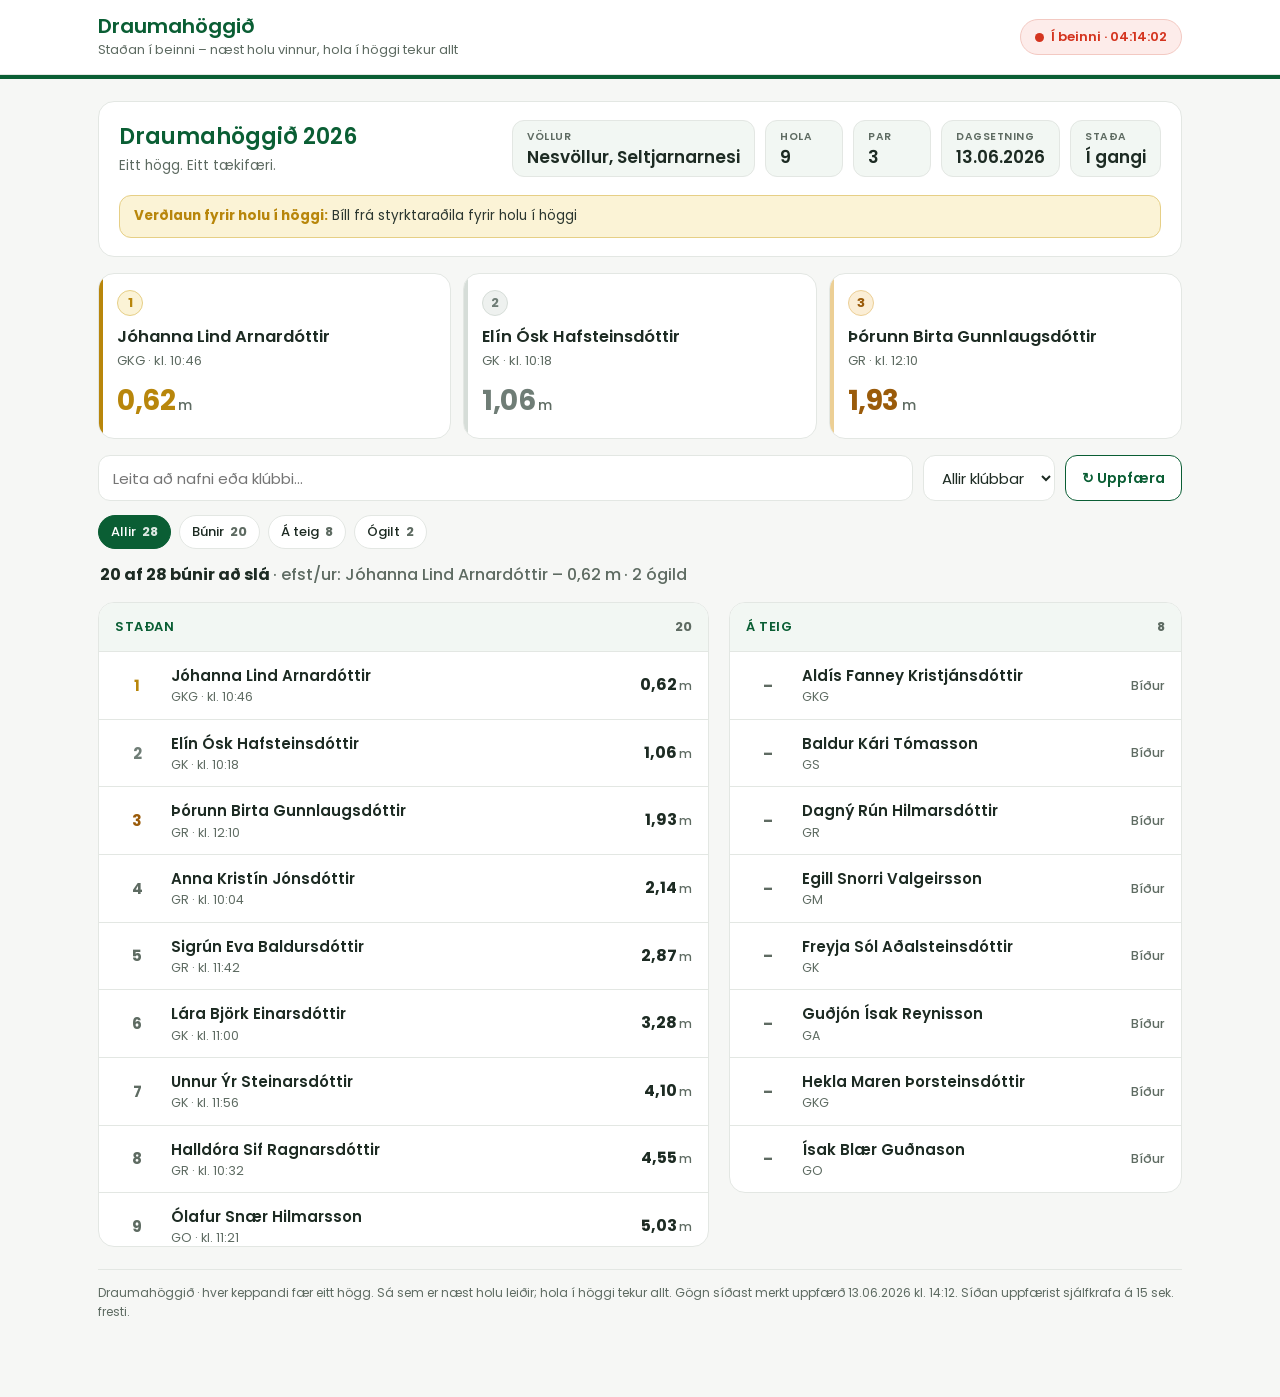
==== index.html @ 3c417235 "Draumahöggið 2026: lifandi stigatafla Kyrrstæð síða í þema Einherjaklúbbsins (Poppins, #0a5e34, gull" ====
<!DOCTYPE html>
<html lang="is">
<head>
<meta charset="utf-8">
<meta name="viewport" content="width=device-width, initial-scale=1">
<title>Draumahöggið 2026 – Staðan í beinni</title>
<meta name="description" content="Bein staða í Draumahögginu 2026 – eitt högg, eitt tækifæri á holu í höggi.">
<link rel="icon" href="data:image/svg+xml,%3Csvg xmlns='http://www.w3.org/2000/svg' viewBox='0 0 32 32'%3E%3Crect width='32' height='32' rx='7' fill='%230a5e34'/%3E%3Cpath d='M12 6v20' stroke='%23fff' stroke-width='2.4' stroke-linecap='round'/%3E%3Cpath d='M13 7h11l-4 4 4 4H13z' fill='%23b8860b'/%3E%3C/svg%3E">
<link rel="preconnect" href="https://fonts.googleapis.com">
<link rel="preconnect" href="https://fonts.gstatic.com" crossorigin>
<link href="https://fonts.googleapis.com/css2?family=Poppins:wght@400;500;600;700&display=swap" rel="stylesheet">
<link rel="stylesheet" href="assets/style.css">
</head>
<body>

<div class="topbar"><div class="inner">
  <img class="logo" id="logo" alt="" onerror="this.style.display='none'">
  <div>
    <div class="ttl">Draumahöggið</div>
    <div class="sub">Staðan í beinni – næst holu vinnur, hola í höggi tekur allt</div>
  </div>
  <span class="livepill" id="livepill" title="Uppfærist sjálfkrafa"><span class="dot"></span><span id="livetext">Í beinni</span></span>
</div></div>
<div class="accent"></div>

<div class="wrap">
  <p class="err" id="err" hidden></p>

  <section class="hole" id="hole"></section>

  <section id="hiobox"></section>

  <section class="podium" id="podium"></section>

  <div class="controls">
    <input id="q" type="search" placeholder="Leita að nafni eða klúbbi…" autocomplete="off">
    <select id="klubbur"><option value="">Allir klúbbar</option></select>
    <button class="pfbtn" id="refresh" type="button">↻ Uppfæra</button>
  </div>
  <div class="cfilter" id="cfilter"></div>

  <p class="count" id="count">Hleð gögnum…</p>

  <div class="layout">
    <div class="panel">
      <h2>Staðan<span class="n" id="nres"></span></h2>
      <div class="scroll" id="list"></div>
    </div>
    <div class="panel wait">
      <h2>Á teig<span class="n" id="nwait"></span></h2>
      <div class="scroll" id="waitlist"></div>
    </div>
  </div>

  <p class="note" id="foot"></p>
</div>

<script src="config.js"></script>
<script src="assets/app.js"></script>
</body>
</html>
---- assets/style.css ----
:root{
  --brand:#0a5e34; --brand-dark:#08482a; --brand-tint:#e7f1ea; --brand-tint2:#f2f7f3;
  --gold:#b8860b; --gold-bg:#fbf3d6; --gold-bd:#e6cf86;
  --silver:#6f7d76; --silver-bg:#eef1ef; --silver-bd:#d6ddd8;
  --bronze:#9a5b0a; --bronze-bg:#fbeed6; --bronze-bd:#eccf95;
  --live:#d4341f; --live-bg:#fdecea; --live-bd:#f3c9c2;
  --font:'Poppins',-apple-system,BlinkMacSystemFont,"Segoe UI",Roboto,Arial,sans-serif;
  --ink:#1d2b23; --muted:#5e6b62; --line:#e3e7e3; --bg:#f6f7f5; --card:#fff;
}
*{box-sizing:border-box}
html{color-scheme:light}
body{margin:0;font-family:var(--font);background:var(--bg);color:var(--ink);line-height:1.55;font-size:15px;-webkit-font-smoothing:antialiased}

/* ---------- haus ---------- */
.topbar{background:var(--card);border-bottom:1px solid var(--line)}
.topbar .inner{max-width:1120px;margin:0 auto;padding:14px 18px;display:flex;align-items:center;gap:14px}
.topbar img.logo{height:46px;width:auto}
.topbar .ttl{font-weight:600;font-size:20px;color:var(--brand);line-height:1.25}
.topbar .sub{font-size:13px;color:var(--muted);margin-top:1px}
.accent{height:4px;background:var(--brand)}
.livepill{margin-left:auto;display:inline-flex;align-items:center;gap:7px;font-weight:600;font-size:13px;color:var(--live);
  background:var(--live-bg);border:1px solid var(--live-bd);border-radius:20px;padding:7px 14px;white-space:nowrap}
.livepill .dot{width:9px;height:9px;border-radius:50%;background:var(--live);animation:pulse 1.8s ease-in-out infinite}
.livepill.pause{color:var(--muted);background:var(--brand-tint2);border-color:var(--line)}
.livepill.pause .dot{background:var(--muted);animation:none}
@keyframes pulse{0%,100%{opacity:1;transform:scale(1)}50%{opacity:.35;transform:scale(.75)}}
@media (prefers-reduced-motion:reduce){.livepill .dot{animation:none}}

.wrap{max-width:1120px;margin:0 auto;padding:22px 18px 64px}

/* ---------- holuspjald ---------- */
.hole{background:var(--card);border:1px solid var(--line);border-radius:16px;padding:18px 20px;margin:0 0 16px;
  display:flex;flex-wrap:wrap;align-items:center;gap:18px 26px}
.hole h1{margin:0;font-size:22px;font-weight:600;color:var(--brand);flex:1;min-width:220px}
.hole h1 span{display:block;font-size:13.5px;font-weight:400;color:var(--muted);margin-top:2px}
.facts{display:flex;flex-wrap:wrap;gap:10px}
.fact{background:var(--brand-tint2);border:1px solid var(--line);border-radius:12px;padding:8px 14px;min-width:78px}
.fact .k{font-size:10.5px;font-weight:600;color:var(--muted);text-transform:uppercase;letter-spacing:.5px}
.fact .v{font-size:17px;font-weight:600;color:var(--ink);line-height:1.3}
.prize{width:100%;font-size:13.5px;color:#2b362f;background:var(--gold-bg);border:1px solid var(--gold-bd);
  border-radius:12px;padding:10px 14px}
.prize b{color:var(--gold)}

/* ---------- hola í höggi borði ---------- */
.hio{background:linear-gradient(120deg,#fbf3d6,#fff8e2 45%,#fbf3d6);border:1px solid var(--gold-bd);border-radius:16px;
  padding:20px 22px;margin:0 0 16px;box-shadow:0 6px 22px rgba(184,134,11,.14)}
.hio .kicker{font-size:12px;font-weight:700;letter-spacing:1.6px;text-transform:uppercase;color:var(--gold)}
.hio h2{margin:4px 0 2px;font-size:26px;font-weight:600;color:var(--brand-dark)}
.hio p{margin:0;font-size:14px;color:#6b5e3a}
.hio ul{margin:8px 0 0;padding-left:18px;font-size:14px;color:#6b5e3a}

/* ---------- verðlaunapallur ---------- */
.podium{display:grid;grid-template-columns:repeat(3,minmax(0,1fr));gap:12px;margin:0 0 16px}
@media(max-width:700px){.podium{grid-template-columns:1fr}}
.pod{background:var(--card);border:1px solid var(--line);border-radius:16px;padding:16px 18px;position:relative;overflow:hidden}
.pod:before{content:"";position:absolute;left:0;top:0;bottom:0;width:4px;background:var(--line)}
.pod .rk{display:inline-flex;align-items:center;justify-content:center;width:26px;height:26px;border-radius:50%;
  font-size:13px;font-weight:700;background:var(--brand-tint);color:var(--brand-dark);border:1px solid #cfe3d5}
.pod .nm{font-size:16.5px;font-weight:600;margin:8px 0 1px;overflow-wrap:anywhere}
.pod .cl{font-size:13px;color:var(--muted)}
.pod .ds{font-size:28px;font-weight:700;margin-top:8px;letter-spacing:-.5px}
.pod .ds small{font-size:14px;font-weight:500;color:var(--muted);margin-left:3px}
.pod.p1:before{background:var(--gold)} .pod.p1 .rk{background:var(--gold-bg);border-color:var(--gold-bd);color:var(--gold)} .pod.p1 .ds{color:var(--gold)}
.pod.p2:before{background:var(--silver-bd)} .pod.p2 .rk{background:var(--silver-bg);border-color:var(--silver-bd);color:var(--silver)} .pod.p2 .ds{color:var(--silver)}
.pod.p3:before{background:var(--bronze-bd)} .pod.p3 .rk{background:var(--bronze-bg);border-color:var(--bronze-bd);color:var(--bronze)} .pod.p3 .ds{color:var(--bronze)}

/* ---------- stjórnborð ---------- */
.controls{display:flex;gap:10px;flex-wrap:wrap;margin:0 0 14px}
.controls input,.controls select{height:46px;border:1px solid var(--line);border-radius:12px;padding:0 14px;font-size:15px;
  background:#fff;color:var(--ink);font-family:inherit}
.controls input:focus,.controls select:focus{outline:none;border-color:var(--brand);box-shadow:0 0 0 3px var(--brand-tint)}
#q{flex:1;min-width:220px}
.pfbtn{display:inline-flex;align-items:center;gap:7px;height:46px;padding:0 16px;border:1px solid var(--brand);border-radius:12px;
  background:#fff;color:var(--brand);font-size:14px;font-weight:600;cursor:pointer;font-family:inherit;transition:background .12s,color .12s}
.pfbtn:hover{background:var(--brand);color:#fff}
.cfilter{display:flex;flex-wrap:wrap;gap:8px;margin:0 0 14px}
.cbtn{display:inline-flex;align-items:center;gap:6px;height:34px;padding:0 12px;border:1px solid var(--line);border-radius:20px;
  background:#fff;color:var(--ink);font-size:13px;font-weight:500;cursor:pointer;font-family:inherit;transition:background .12s,border-color .12s}
.cbtn:hover{border-color:var(--brand)}
.cbtn .cn{color:var(--muted);font-weight:700}
.cbtn.on{background:var(--brand);border-color:var(--brand);color:#fff}
.cbtn.on .cn{color:#fff;opacity:.85}
.count{font-size:16px;font-weight:700;margin:0 0 14px;padding-left:2px}
.count em{font-style:normal;font-weight:500;color:var(--muted)}

/* ---------- töflur ---------- */
.layout{display:grid;grid-template-columns:minmax(0,1.35fr) minmax(0,1fr);gap:20px;align-items:start}
@media(max-width:900px){.layout{grid-template-columns:1fr}}
.panel{background:var(--card);border:1px solid var(--line);border-radius:16px;overflow:hidden}
.panel>h2{margin:0;padding:14px 16px;font-size:13px;font-weight:600;color:var(--brand);text-transform:uppercase;
  letter-spacing:.5px;border-bottom:1px solid var(--line);background:var(--brand-tint2);display:flex;gap:8px;align-items:center}
.panel>h2 .n{margin-left:auto;color:var(--muted);font-weight:700;letter-spacing:0;text-transform:none;font-size:13px}
.scroll{max-height:66vh;overflow-y:auto}
.row{display:grid;grid-template-columns:44px 1fr auto;gap:12px;padding:12px 16px;border-bottom:1px solid var(--line);align-items:center}
.row:last-child{border-bottom:0}
.row:hover{background:var(--brand-tint2)}
.row .rk{font-size:15px;font-weight:700;color:var(--muted);text-align:center}
.row.r1 .rk{color:var(--gold)} .row.r2 .rk{color:var(--silver)} .row.r3 .rk{color:var(--bronze)}
.row .n{font-size:15px;font-weight:600;overflow-wrap:anywhere}
.row .c{font-size:12.5px;color:var(--muted);display:flex;flex-wrap:wrap;gap:4px 8px;align-items:center}
.row .val{font-size:16px;font-weight:700;white-space:nowrap;text-align:right}
.row .val small{font-size:12px;font-weight:500;color:var(--muted);margin-left:2px}
.row.hio{background:var(--gold-bg)}
.row.hio .val{color:var(--gold)}
.row.hio:hover{background:#f8eec8}
.row.ogilt .val{color:var(--muted);font-size:13px;font-weight:600}
.row.ny{animation:flash 2.4s ease-out}
@keyframes flash{0%{background:var(--brand-tint)}100%{background:transparent}}
@media (prefers-reduced-motion:reduce){.row.ny{animation:none}}
.tag{font-size:10px;font-weight:700;border-radius:20px;padding:1px 7px;white-space:nowrap;text-transform:uppercase;letter-spacing:.3px}
.tag.t-hio{background:var(--gold-bg);color:var(--gold);border:1px solid var(--gold-bd)}
.tag.t-ogilt{background:var(--live-bg);color:var(--live);border:1px solid var(--live-bd)}
.tag.t-ny{background:var(--brand-tint);color:var(--brand-dark);border:1px solid #cfe3d5}
.wait .row{grid-template-columns:44px 1fr auto}
.wait .row .val{color:var(--muted);font-size:12.5px;font-weight:500}
.empty{color:var(--muted);font-size:14px;padding:26px;text-align:center}
.err{margin:0 0 14px;font-size:14px;color:#6b3a3a;background:var(--live-bg);border:1px solid var(--live-bd);
  border-radius:12px;padding:12px 14px}
.note{font-size:12px;color:var(--muted);margin-top:22px;border-top:1px solid var(--line);padding-top:14px}
.note a{color:var(--brand)}
a{color:var(--brand)}

/* ---------- skráningarsíða ---------- */
.form{background:var(--card);border:1px solid var(--line);border-radius:16px;padding:0;overflow:hidden;margin:0 0 16px}
.form table{width:100%;border-collapse:collapse;font-size:14px}
.form th{text-align:left;font-size:11px;font-weight:600;color:var(--muted);text-transform:uppercase;letter-spacing:.5px;
  padding:11px 14px;border-bottom:1px solid var(--line);background:var(--brand-tint2);position:sticky;top:0}
.form td{padding:8px 14px;border-bottom:1px solid var(--line);vertical-align:middle}
.form tr:last-child td{border-bottom:0}
.form input[type=text],.form input[type=number]{width:100%;height:38px;border:1px solid var(--line);border-radius:10px;
  padding:0 10px;font-family:inherit;font-size:14px;color:var(--ink);background:#fff}
.form input:focus{outline:none;border-color:var(--brand);box-shadow:0 0 0 3px var(--brand-tint)}
.form input[type=checkbox]{width:18px;height:18px;accent-color:var(--brand)}
.form td.num{width:52px;color:var(--muted);font-weight:600}
.form td.dist{width:120px} .form td.chk{width:64px;text-align:center} .form td.note{width:170px}
.actions{display:flex;gap:10px;flex-wrap:wrap;margin:0 0 16px}
.out{width:100%;min-height:220px;border:1px solid var(--line);border-radius:12px;padding:12px 14px;font-family:ui-monospace,SFMono-Regular,Menlo,monospace;
  font-size:12.5px;background:#fff;color:var(--ink);resize:vertical}
.hint{font-size:13px;color:var(--muted);margin:0 0 14px}
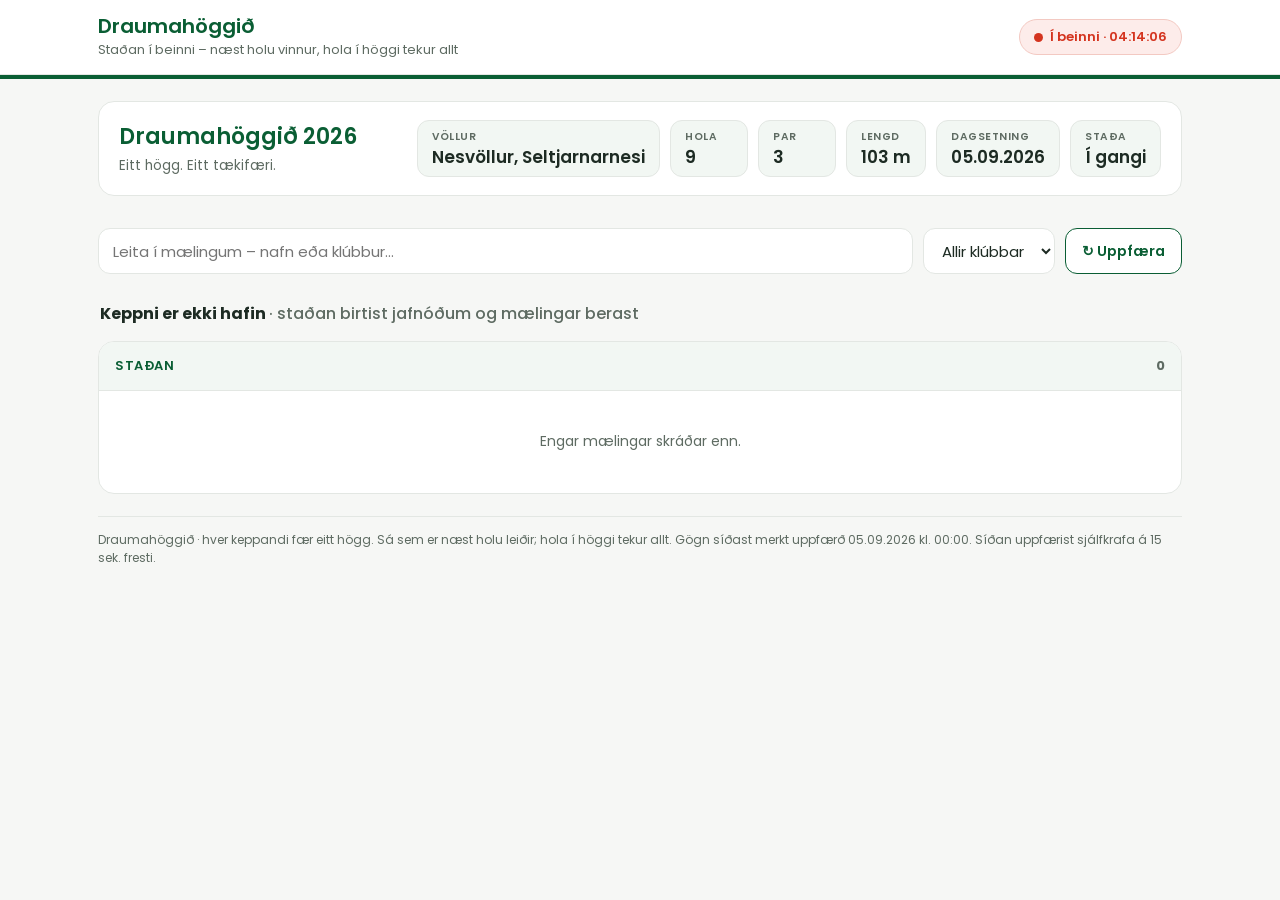
==== commit d955a74c: "Setja inn ráslista 2026 og fela hann á stigatöflunni - data/keppni.json: 247 keppendur úr Excel-rásl" ====
--- a/index.html
+++ b/index.html
@@ -33,7 +33,7 @@
   <section class="podium" id="podium"></section>
 
   <div class="controls">
-    <input id="q" type="search" placeholder="Leita að nafni eða klúbbi…" autocomplete="off">
+    <input id="q" type="search" placeholder="Leita í mælingum – nafn eða klúbbur…" autocomplete="off">
     <select id="klubbur"><option value="">Allir klúbbar</option></select>
     <button class="pfbtn" id="refresh" type="button">↻ Uppfæra</button>
   </div>
@@ -41,15 +41,9 @@
 
   <p class="count" id="count">Hleð gögnum…</p>
 
-  <div class="layout">
-    <div class="panel">
-      <h2>Staðan<span class="n" id="nres"></span></h2>
-      <div class="scroll" id="list"></div>
-    </div>
-    <div class="panel wait">
-      <h2>Á teig<span class="n" id="nwait"></span></h2>
-      <div class="scroll" id="waitlist"></div>
-    </div>
+  <div class="panel">
+    <h2>Staðan<span class="n" id="nres"></span></h2>
+    <div class="scroll" id="list"></div>
   </div>
 
   <p class="note" id="foot"></p>
--- a/assets/style.css
+++ b/assets/style.css
@@ -132,6 +132,9 @@
 .form input:focus{outline:none;border-color:var(--brand);box-shadow:0 0 0 3px var(--brand-tint)}
 .form input[type=checkbox]{width:18px;height:18px;accent-color:var(--brand)}
 .form td.num{width:52px;color:var(--muted);font-weight:600}
+.form button.del{width:30px;height:30px;border-radius:50%;border:1px solid var(--line);background:#fff;color:var(--muted);
+  font-size:13px;line-height:1;cursor:pointer;font-family:inherit;transition:background .12s,color .12s,border-color .12s}
+.form button.del:hover{background:var(--live-bg);border-color:var(--live-bd);color:var(--live)}
 .form td.dist{width:120px} .form td.chk{width:64px;text-align:center} .form td.note{width:170px}
 .actions{display:flex;gap:10px;flex-wrap:wrap;margin:0 0 16px}
 .out{width:100%;min-height:220px;border:1px solid var(--line);border-radius:12px;padding:12px 14px;font-family:ui-monospace,SFMono-Regular,Menlo,monospace;
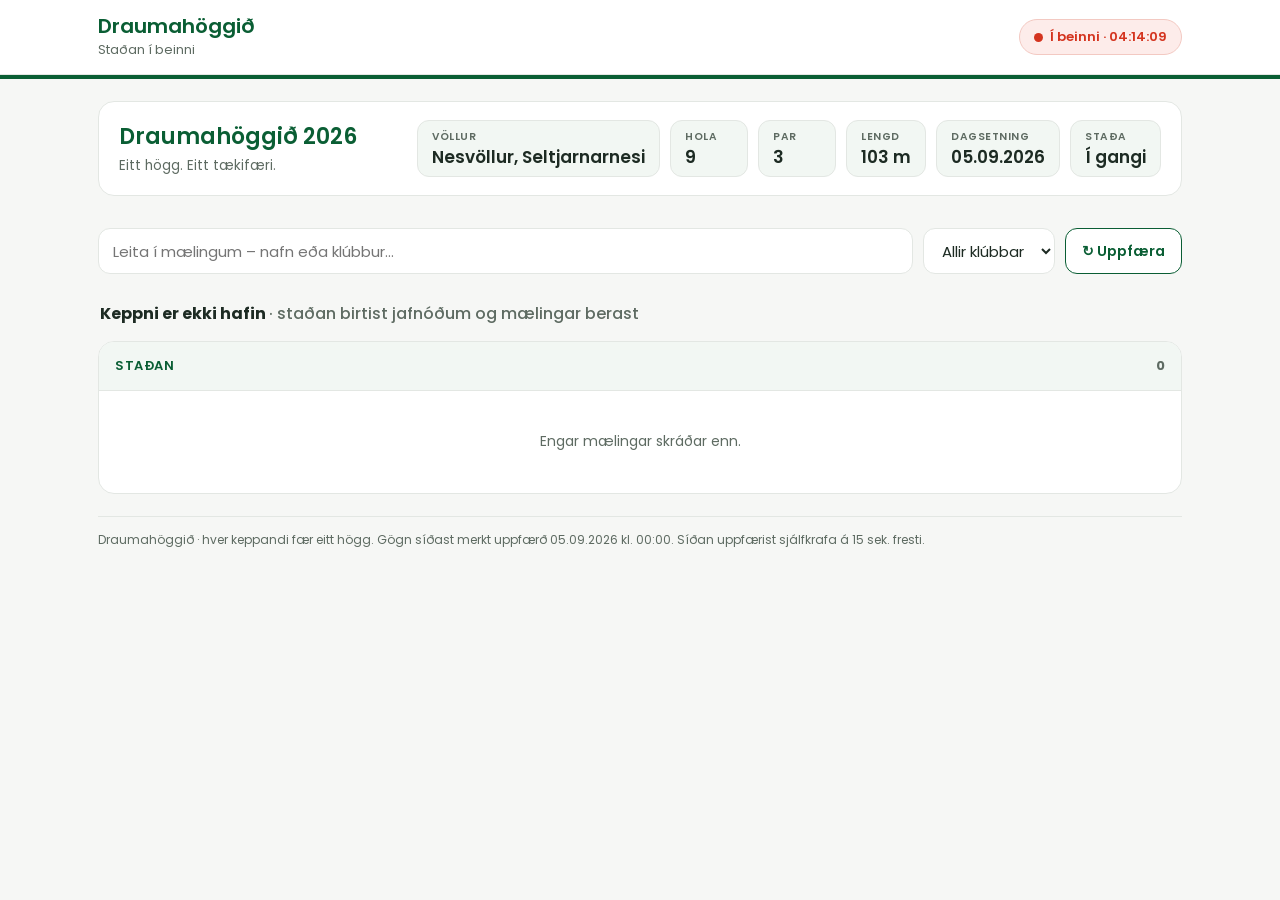
==== commit c7c6c8e5: "QR-kóði og ráslistinn tekinn út úr birtu efni QR: - assets/qr.svg og assets/qr.png vísa á vefslóð st" ====
--- a/index.html
+++ b/index.html
@@ -17,7 +17,7 @@
   <img class="logo" id="logo" alt="" onerror="this.style.display='none'">
   <div>
     <div class="ttl">Draumahöggið</div>
-    <div class="sub">Staðan í beinni – næst holu vinnur, hola í höggi tekur allt</div>
+    <div class="sub">Staðan í beinni</div>
   </div>
   <span class="livepill" id="livepill" title="Uppfærist sjálfkrafa"><span class="dot"></span><span id="livetext">Í beinni</span></span>
 </div></div>
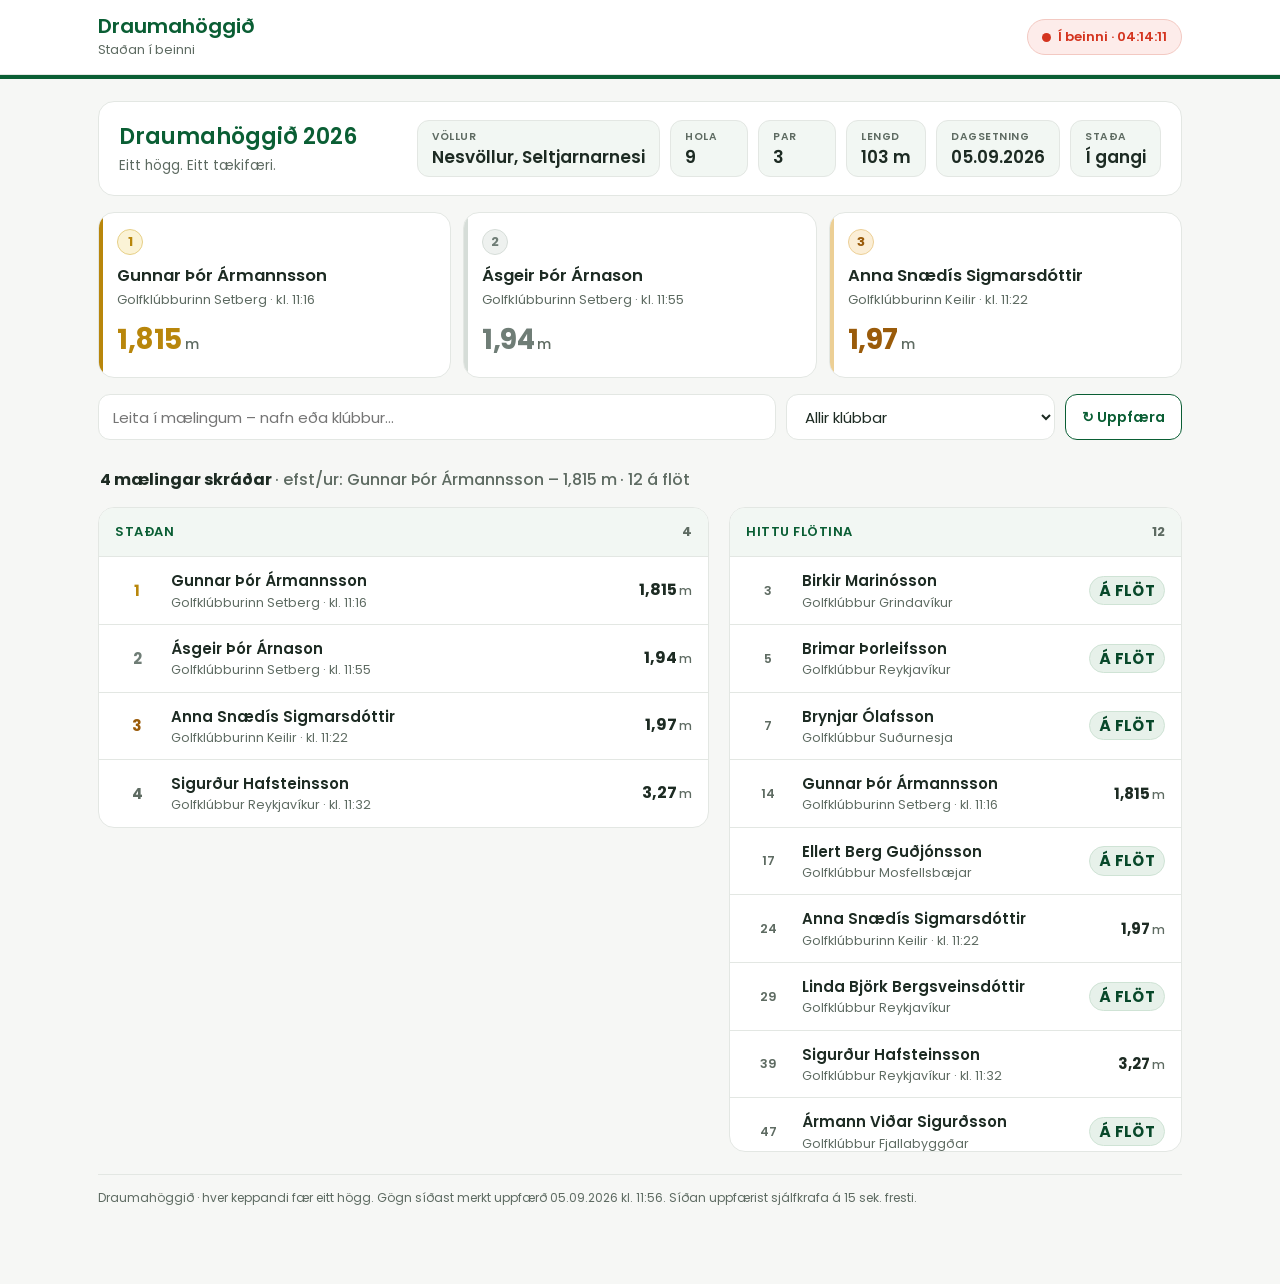
==== commit ef0f30d4: "Bæta við lista yfir þá sem hittu flötina - Nýr reitur flot: true fyrir keppendur sem hittu flötina á" ====
--- a/index.html
+++ b/index.html
@@ -41,9 +41,15 @@
 
   <p class="count" id="count">Hleð gögnum…</p>
 
-  <div class="panel">
-    <h2>Staðan<span class="n" id="nres"></span></h2>
-    <div class="scroll" id="list"></div>
+  <div class="layout">
+    <div class="panel">
+      <h2>Staðan<span class="n" id="nres"></span></h2>
+      <div class="scroll" id="list"></div>
+    </div>
+    <div class="panel flot">
+      <h2>Hittu flötina<span class="n" id="nflot"></span></h2>
+      <div class="scroll" id="flotlist"></div>
+    </div>
   </div>
 
   <p class="note" id="foot"></p>
--- a/assets/style.css
+++ b/assets/style.css
@@ -111,8 +111,10 @@
 .tag.t-hio{background:var(--gold-bg);color:var(--gold);border:1px solid var(--gold-bd)}
 .tag.t-ogilt{background:var(--live-bg);color:var(--live);border:1px solid var(--live-bd)}
 .tag.t-ny{background:var(--brand-tint);color:var(--brand-dark);border:1px solid #cfe3d5}
-.wait .row{grid-template-columns:44px 1fr auto}
-.wait .row .val{color:var(--muted);font-size:12.5px;font-weight:500}
+.flot .row .rk{font-size:12.5px;font-weight:600;color:var(--muted)}
+.flot .row .val{font-size:15px;font-weight:700}
+.val.omaeld{font-size:11px;font-weight:700;color:var(--brand-dark);background:var(--brand-tint);
+  border:1px solid #cfe3d5;border-radius:20px;padding:2px 9px;text-transform:uppercase;letter-spacing:.3px}
 .empty{color:var(--muted);font-size:14px;padding:26px;text-align:center}
 .err{margin:0 0 14px;font-size:14px;color:#6b3a3a;background:var(--live-bg);border:1px solid var(--live-bd);
   border-radius:12px;padding:12px 14px}
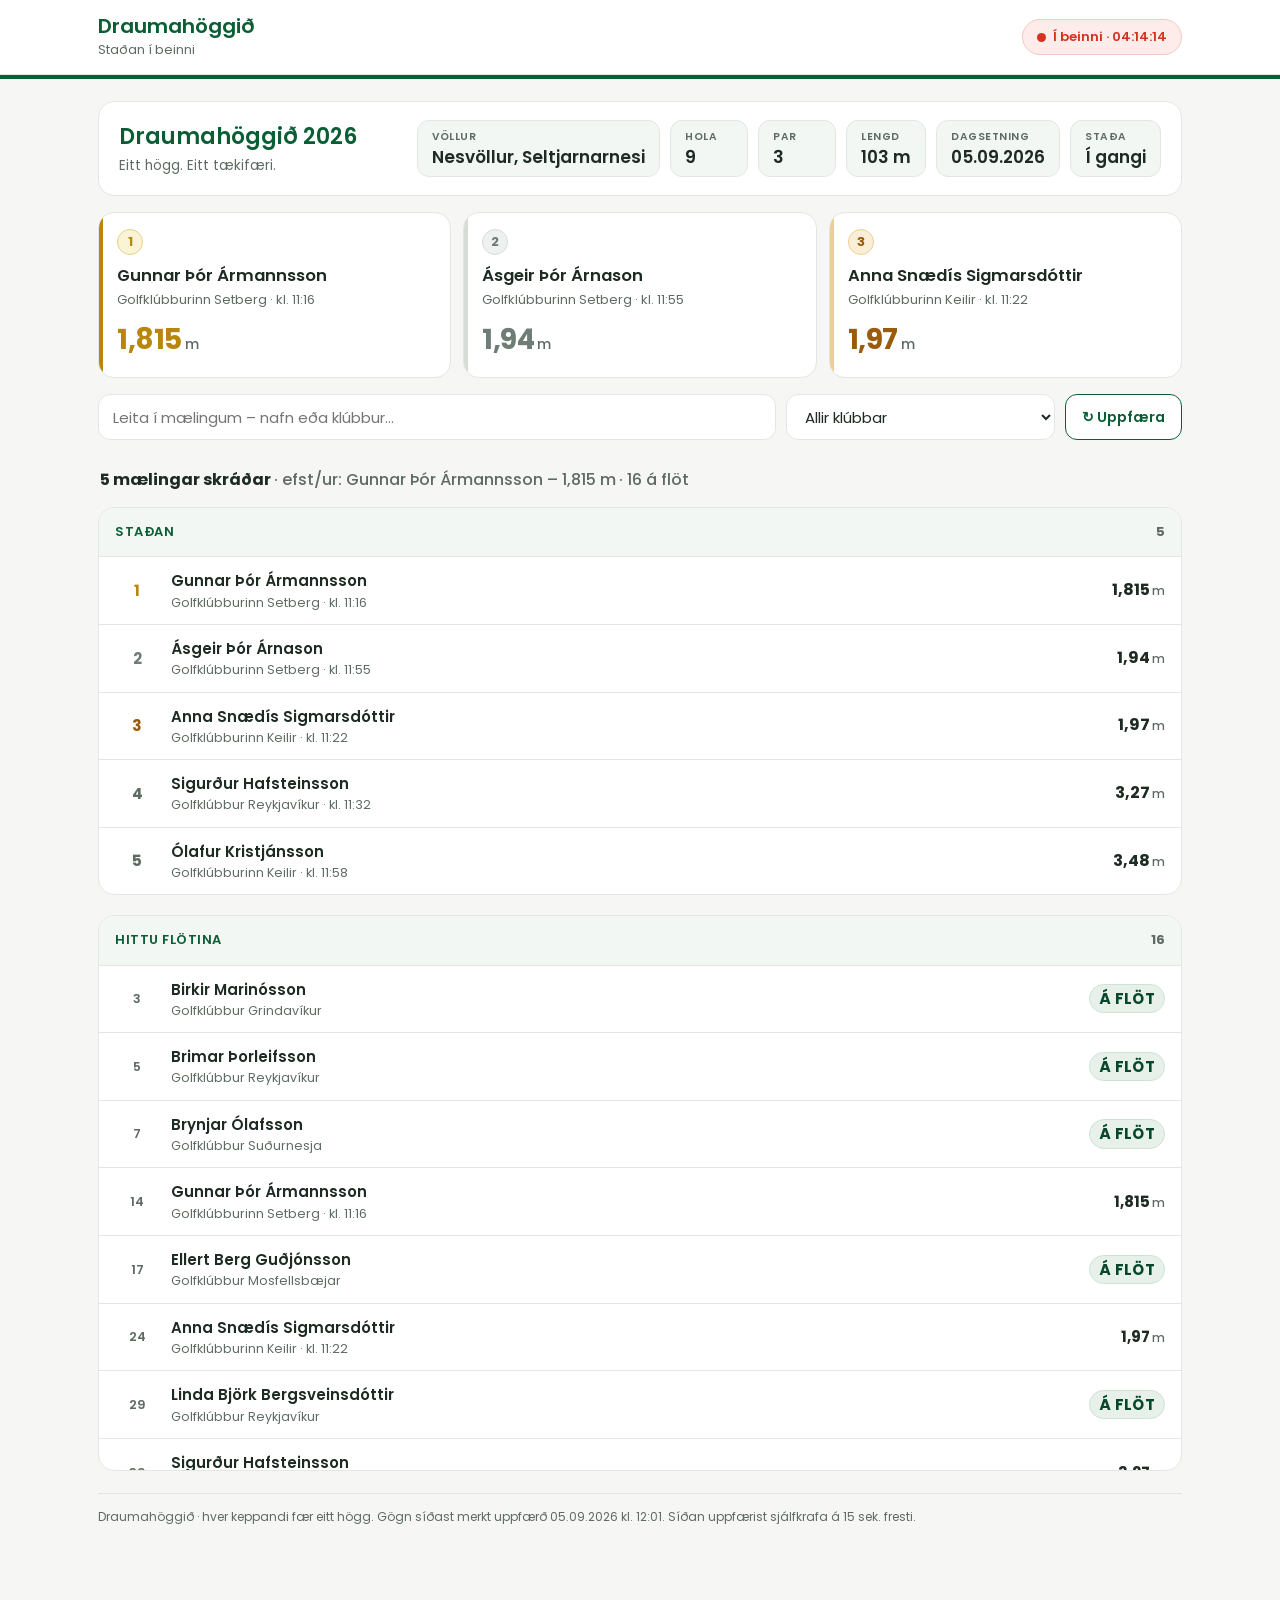
==== commit a0d87123: "Stimpla útgáfunúmer á CSS og JS gegn skyndiminni vafra GitHub Pages sendir cache-control: max-age=60" ====
--- a/index.html
+++ b/index.html
@@ -9,7 +9,7 @@
 <link rel="preconnect" href="https://fonts.googleapis.com">
 <link rel="preconnect" href="https://fonts.gstatic.com" crossorigin>
 <link href="https://fonts.googleapis.com/css2?family=Poppins:wght@400;500;600;700&display=swap" rel="stylesheet">
-<link rel="stylesheet" href="assets/style.css">
+<link rel="stylesheet" href="assets/style.css?v=dev">
 </head>
 <body>
 
@@ -55,7 +55,7 @@
   <p class="note" id="foot"></p>
 </div>
 
-<script src="config.js"></script>
-<script src="assets/app.js"></script>
+<script src="config.js?v=dev"></script>
+<script src="assets/app.js?v=dev"></script>
 </body>
 </html>
--- a/assets/style.css
+++ b/assets/style.css
@@ -84,8 +84,8 @@
 .count em{font-style:normal;font-weight:500;color:var(--muted)}
 
 /* ---------- töflur ---------- */
-.layout{display:grid;grid-template-columns:minmax(0,1.35fr) minmax(0,1fr);gap:20px;align-items:start}
-@media(max-width:900px){.layout{grid-template-columns:1fr}}
+/* Staðan efst, "Hittu flötina" alltaf fyrir neðan hana. */
+.layout{display:grid;grid-template-columns:1fr;gap:20px;align-items:start}
 .panel{background:var(--card);border:1px solid var(--line);border-radius:16px;overflow:hidden}
 .panel>h2{margin:0;padding:14px 16px;font-size:13px;font-weight:600;color:var(--brand);text-transform:uppercase;
   letter-spacing:.5px;border-bottom:1px solid var(--line);background:var(--brand-tint2);display:flex;gap:8px;align-items:center}
@@ -111,7 +111,9 @@
 .tag.t-hio{background:var(--gold-bg);color:var(--gold);border:1px solid var(--gold-bd)}
 .tag.t-ogilt{background:var(--live-bg);color:var(--live);border:1px solid var(--live-bd)}
 .tag.t-ny{background:var(--brand-tint);color:var(--brand-dark);border:1px solid #cfe3d5}
+.panel.flot{margin-top:0}
 .flot .row .rk{font-size:12.5px;font-weight:600;color:var(--muted)}
+.flot .scroll{max-height:56vh}
 .flot .row .val{font-size:15px;font-weight:700}
 .val.omaeld{font-size:11px;font-weight:700;color:var(--brand-dark);background:var(--brand-tint);
   border:1px solid #cfe3d5;border-radius:20px;padding:2px 9px;text-transform:uppercase;letter-spacing:.3px}
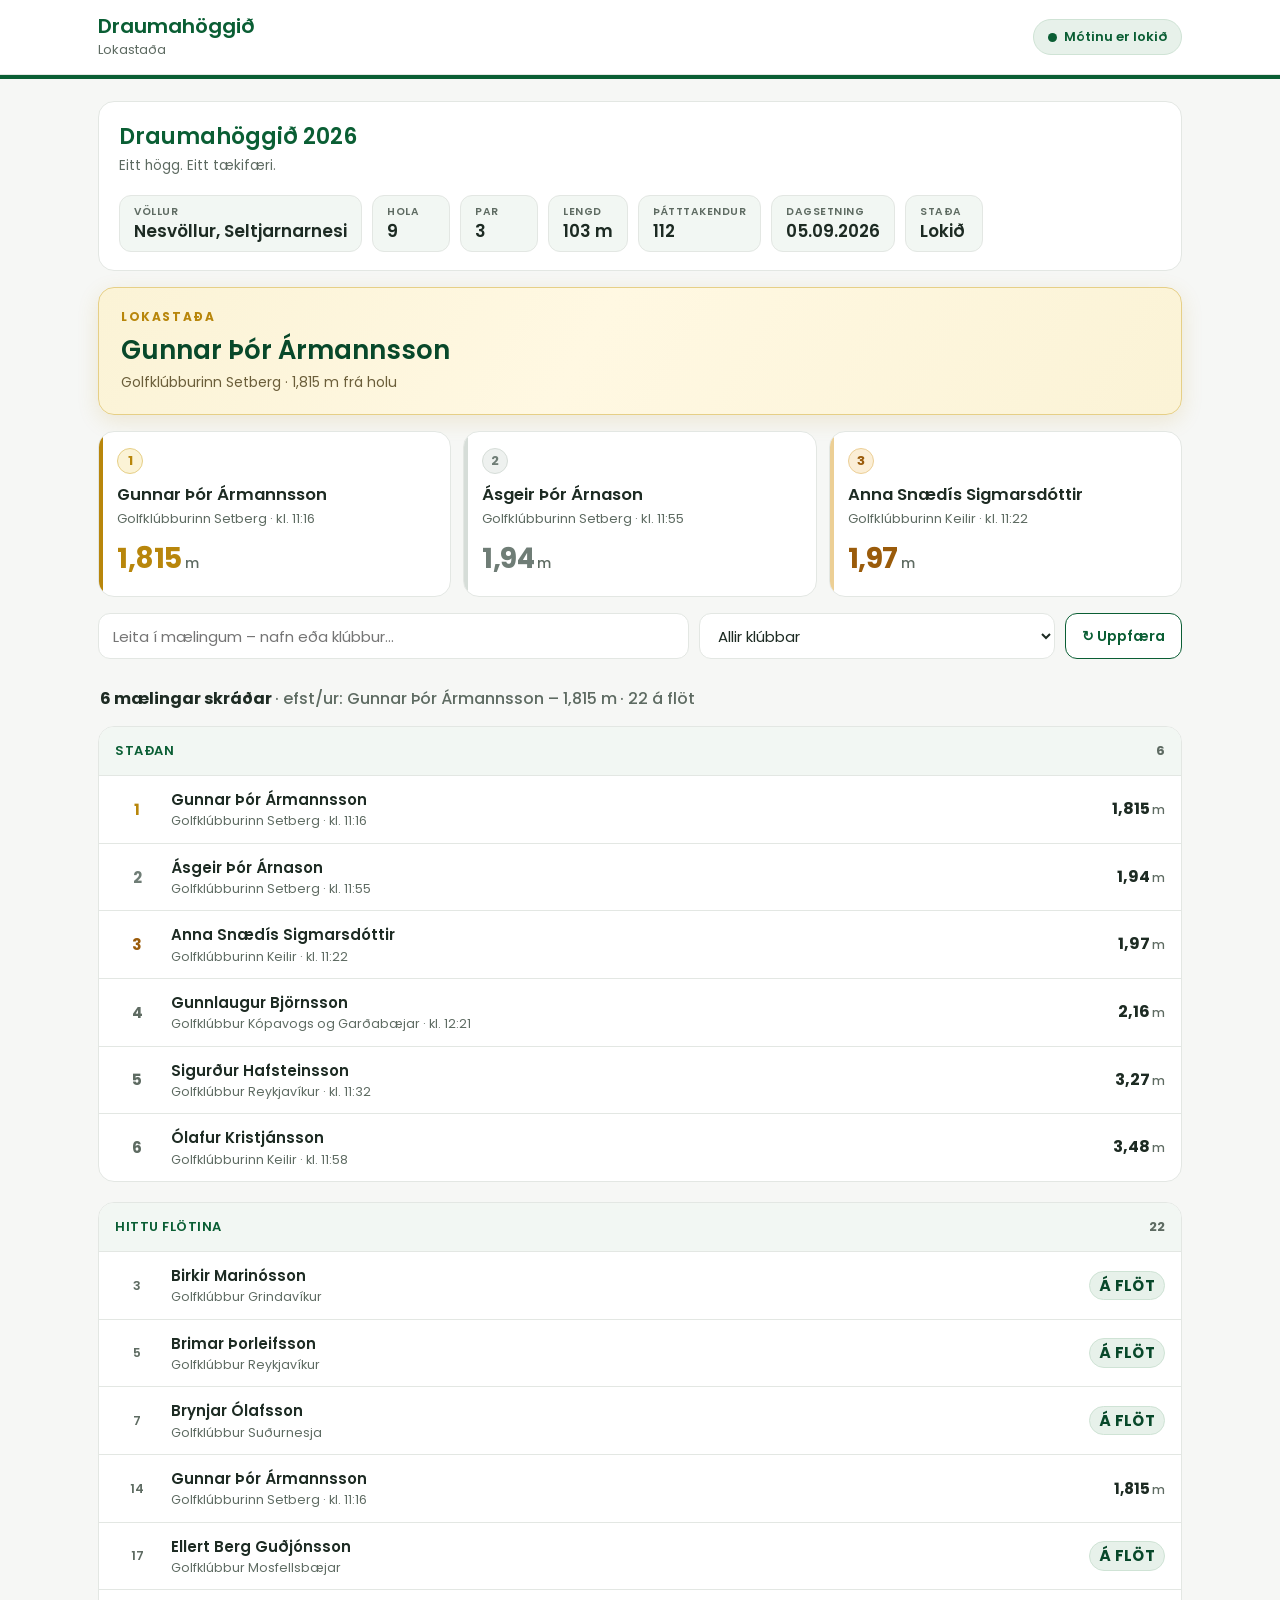
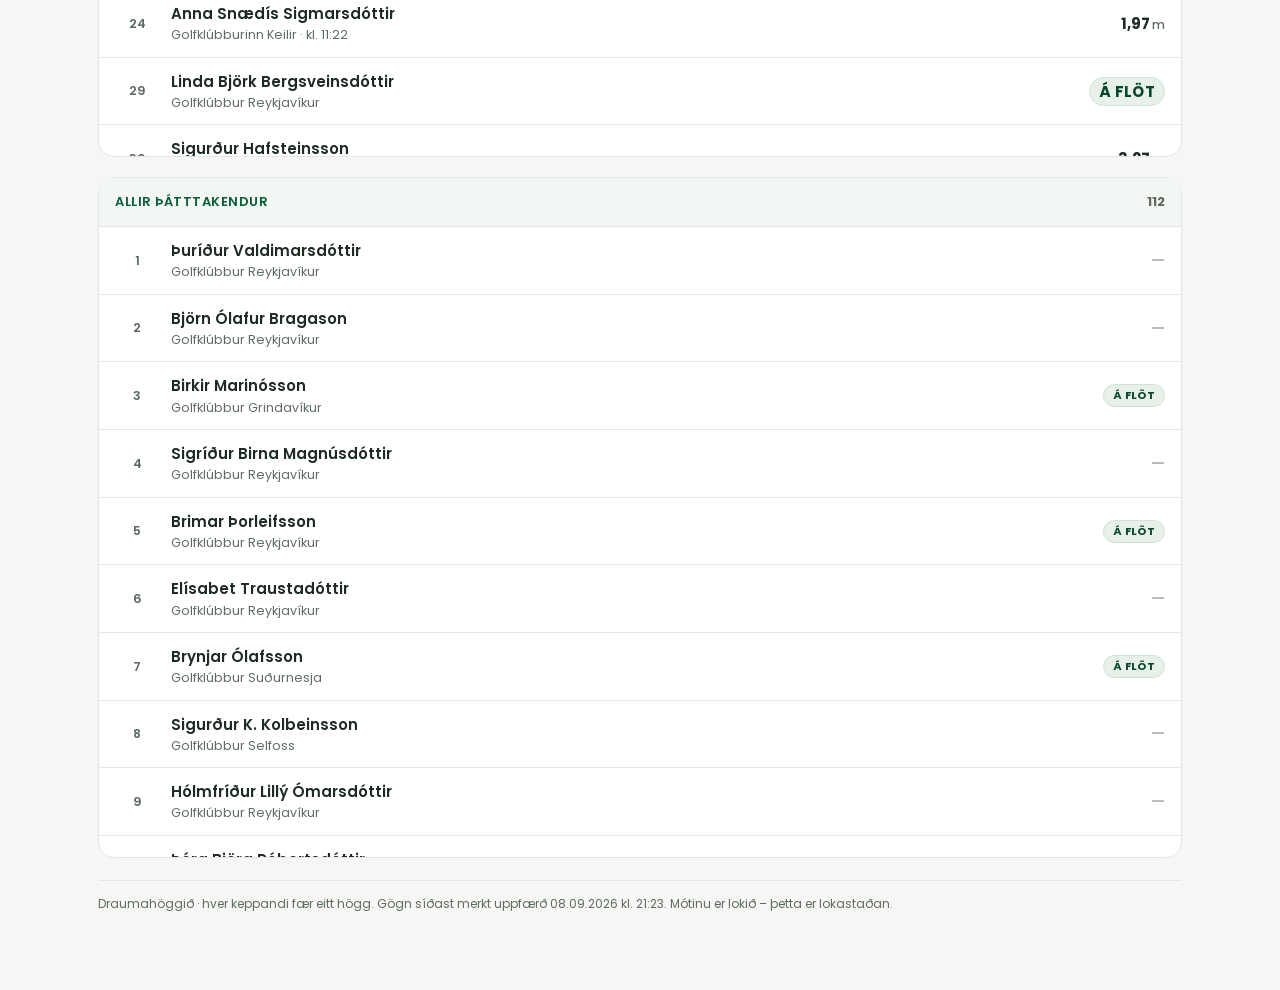
==== commit 208c169c: "Birta öll nöfn þátttakenda og skjalfesta gagnasniðið - data/stada.json inniheldur nú alla 112 sem sp" ====
--- a/index.html
+++ b/index.html
@@ -50,6 +50,10 @@
       <h2>Hittu flötina<span class="n" id="nflot"></span></h2>
       <div class="scroll" id="flotlist"></div>
     </div>
+    <div class="panel allir">
+      <h2>Allir þátttakendur<span class="n" id="nallir"></span></h2>
+      <div class="scroll" id="allirlist"></div>
+    </div>
   </div>
 
   <p class="note" id="foot"></p>
--- a/assets/style.css
+++ b/assets/style.css
@@ -22,6 +22,8 @@
   background:var(--live-bg);border:1px solid var(--live-bd);border-radius:20px;padding:7px 14px;white-space:nowrap}
 .livepill .dot{width:9px;height:9px;border-radius:50%;background:var(--live);animation:pulse 1.8s ease-in-out infinite}
 .livepill.pause{color:var(--muted);background:var(--brand-tint2);border-color:var(--line)}
+.livepill.bunid{color:var(--brand);background:var(--brand-tint);border-color:#cfe3d5}
+.livepill.bunid .dot{background:var(--brand);animation:none}
 .livepill.pause .dot{background:var(--muted);animation:none}
 @keyframes pulse{0%,100%{opacity:1;transform:scale(1)}50%{opacity:.35;transform:scale(.75)}}
 @media (prefers-reduced-motion:reduce){.livepill .dot{animation:none}}
@@ -114,6 +116,9 @@
 .panel.flot{margin-top:0}
 .flot .row .rk{font-size:12.5px;font-weight:600;color:var(--muted)}
 .flot .scroll{max-height:56vh}
+.allir .row .rk{font-size:12.5px;font-weight:600;color:var(--muted)}
+.allir .scroll{max-height:70vh}
+.val.ekkert{color:#b3bdb6;font-weight:600;font-size:15px}
 .flot .row .val{font-size:15px;font-weight:700}
 .val.omaeld{font-size:11px;font-weight:700;color:var(--brand-dark);background:var(--brand-tint);
   border:1px solid #cfe3d5;border-radius:20px;padding:2px 9px;text-transform:uppercase;letter-spacing:.3px}
